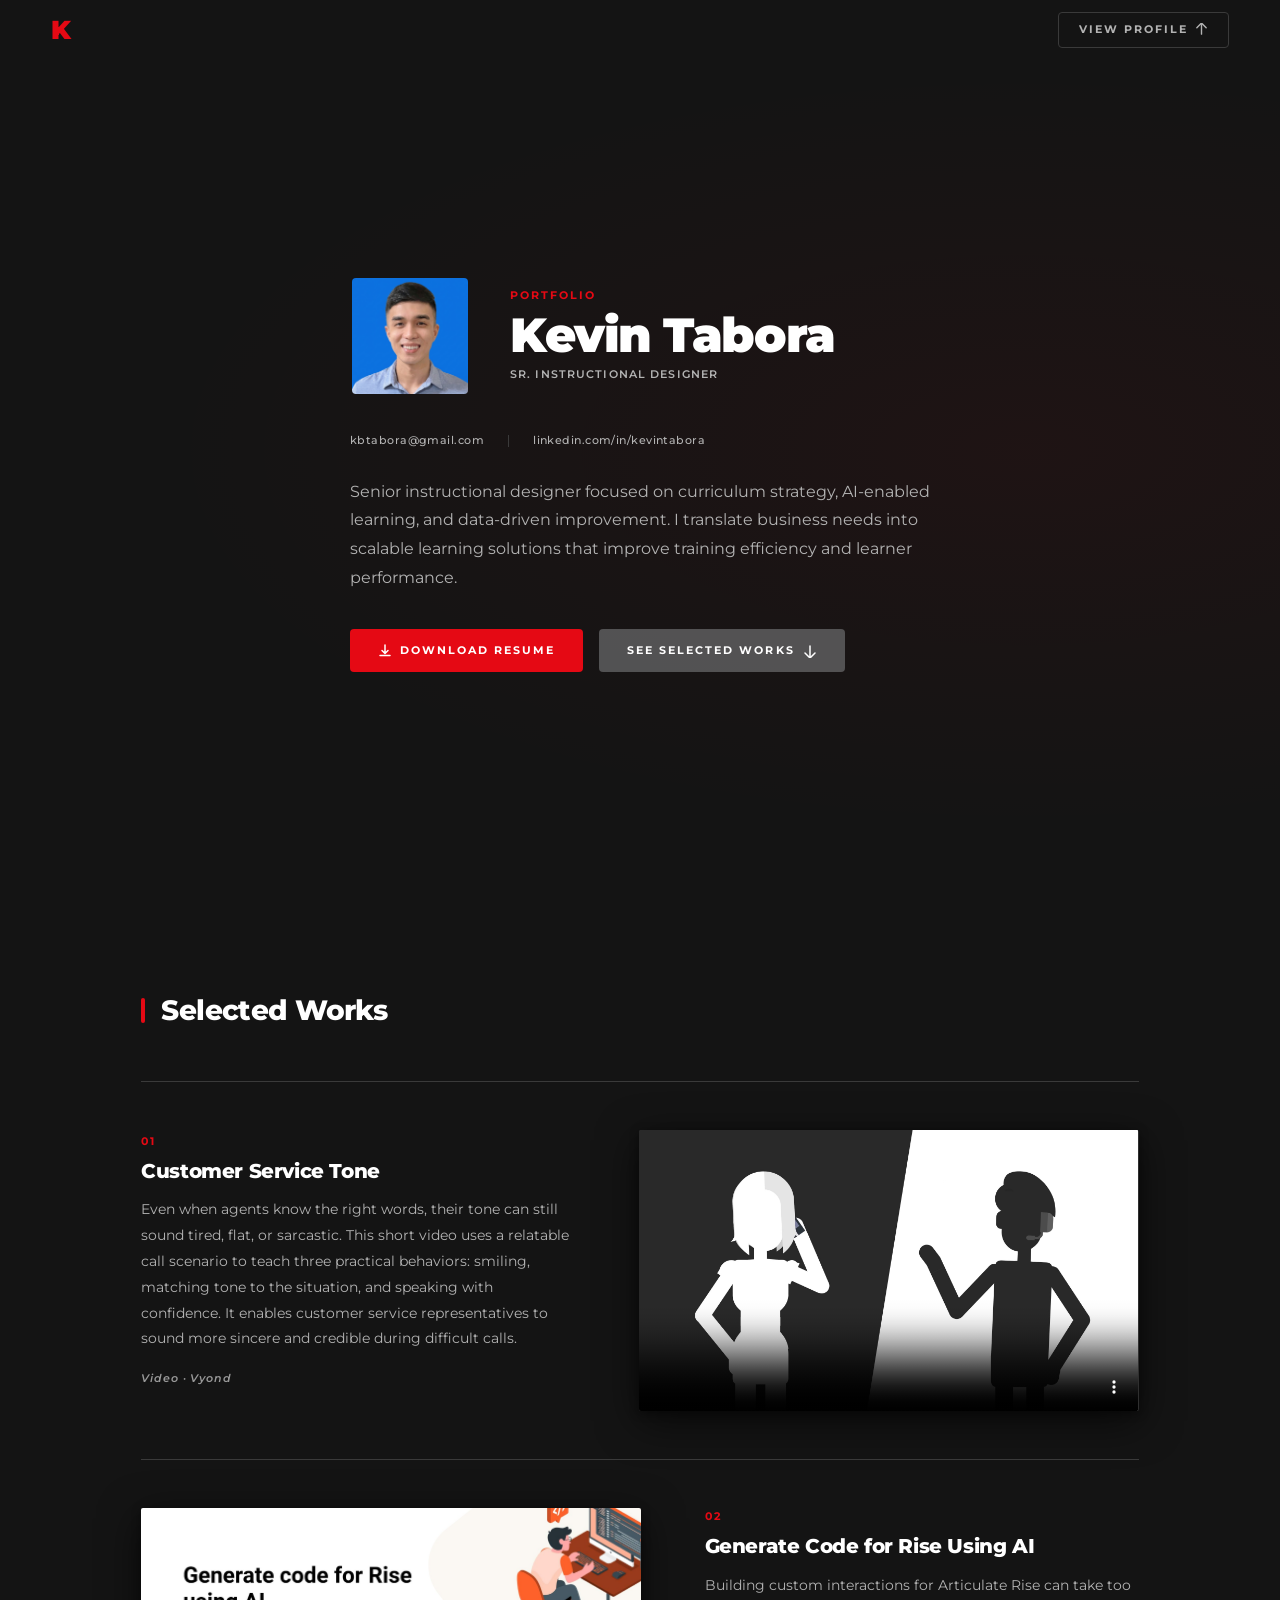
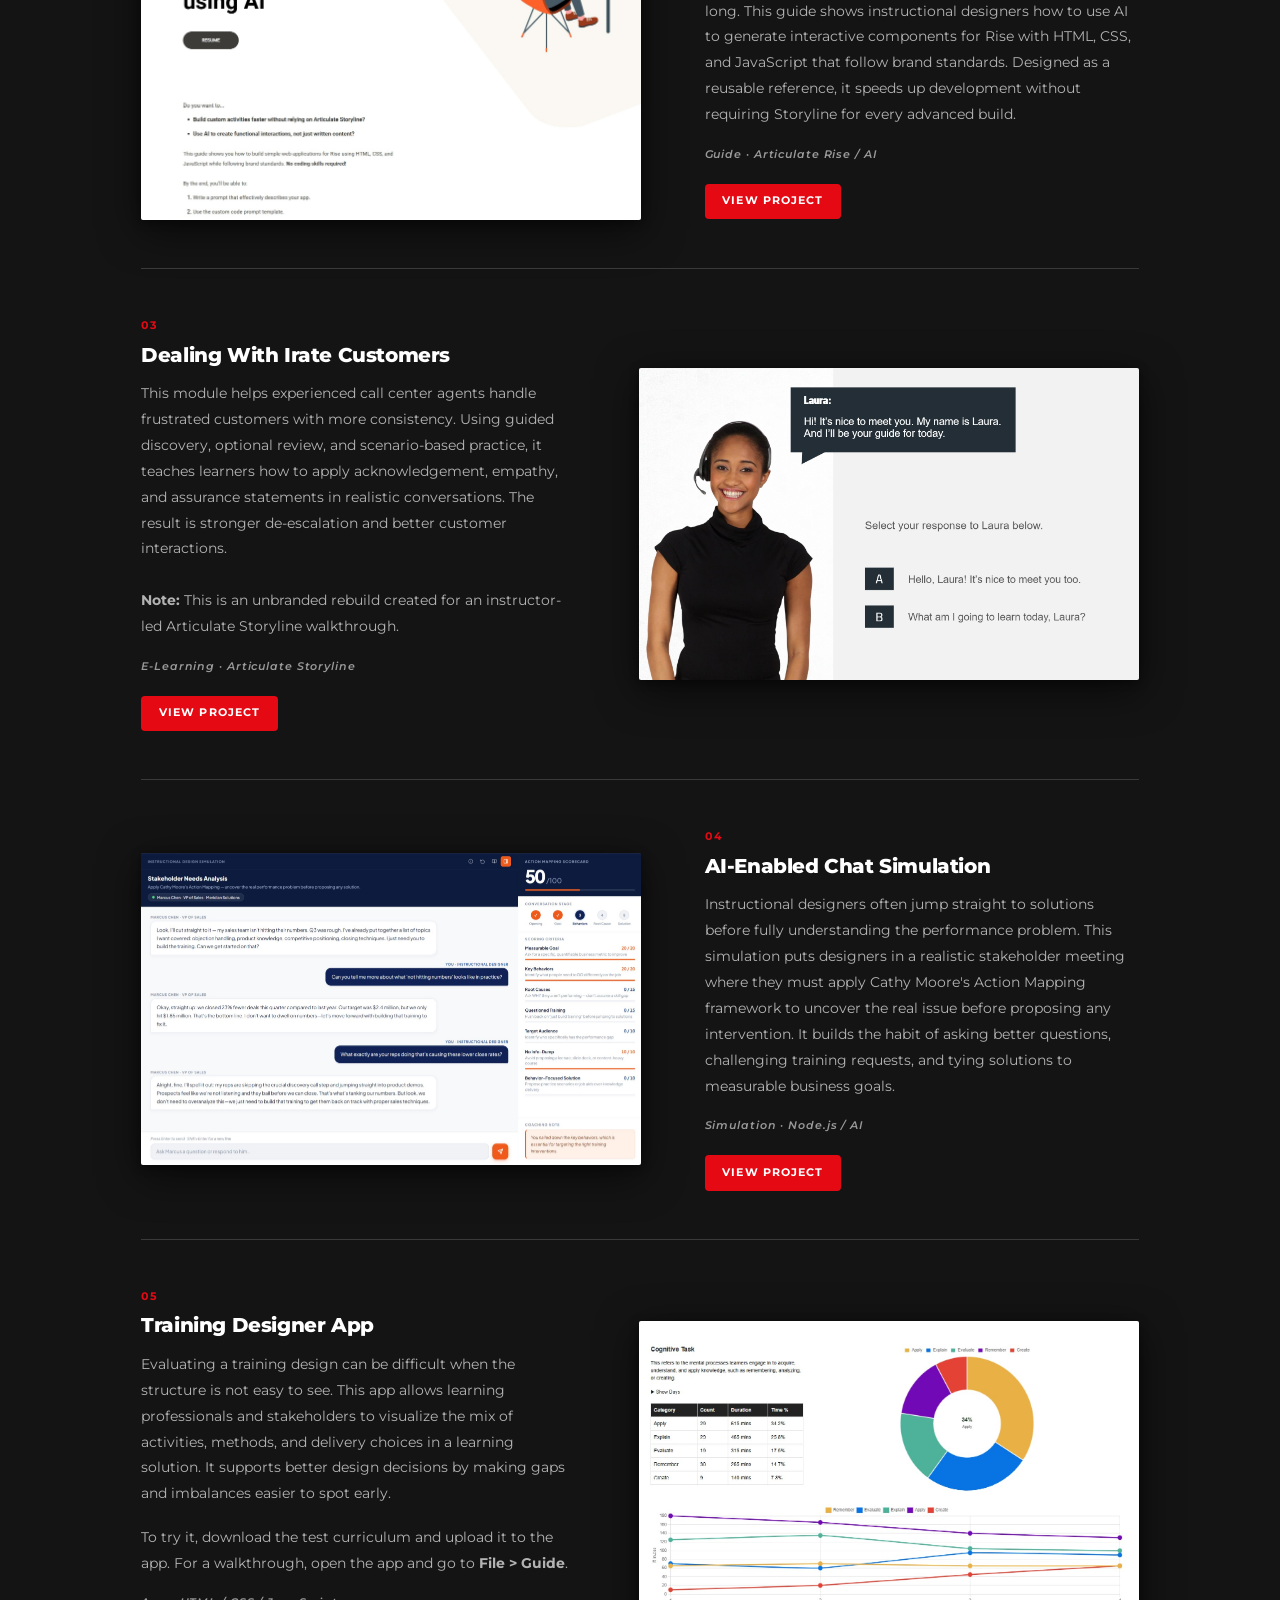
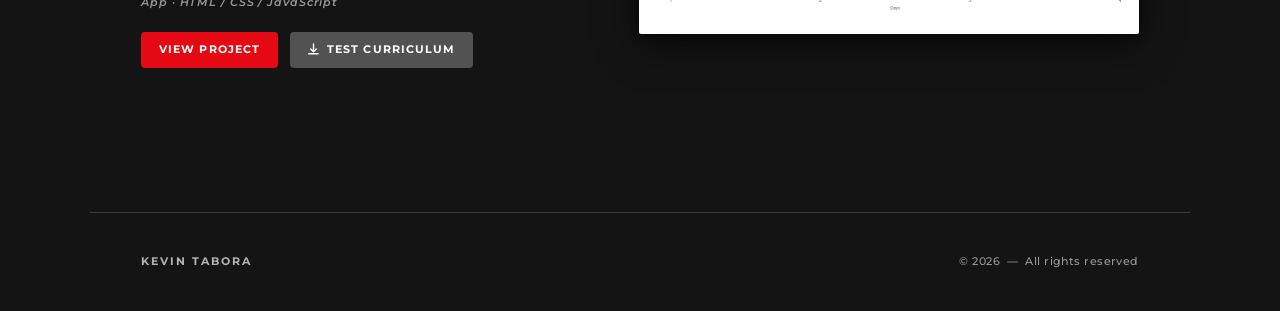
==== netflix/index.html @ 53e2f413 "changed logo and headshot references" ====
<!DOCTYPE html>
<html lang="en">
<head>
  <meta charset="UTF-8" />
  <meta name="viewport" content="width=device-width, initial-scale=1.0" />
  <title>Kevin Tabora</title>
  <link rel="icon" type="image/svg+xml" href="assets/icon.png" />
  <!-- Montserrat: closest free approximation to Netflix Sans -->
  <link rel="preconnect" href="https://fonts.googleapis.com" />
  <link rel="preconnect" href="https://fonts.gstatic.com" crossorigin />
  <link href="https://fonts.googleapis.com/css2?family=Montserrat:wght@400;500;600;700;800;900&display=swap" rel="stylesheet" />
  <link rel="stylesheet" href="style.css" />
</head>
<body>

  <!-- ═══ EMAIL COPIED TOAST ═══ -->
  <div id="email-toast">
    <svg class="toast-icon" viewBox="0 0 14 14" fill="none">
      <path d="M2 7l3.5 3.5L12 3" stroke="currentColor" stroke-width="1.8" stroke-linecap="round" stroke-linejoin="round"/>
    </svg>
    Email Copied
  </div>

  <!-- ═══ GLOBAL NAV ═══ -->
  <nav class="nf-nav" id="nf-nav">
    <span class="nf-logo" onclick="document.getElementById('profile').scrollIntoView({behavior:'smooth'})">K</span>
    <div class="nav-right" id="nav-right-group">
      <img class="nav-headshot" src="assets/Headshot.png" alt="Kevin Tabora" />
      <a class="nav-btn ghost" href="#" onclick="event.preventDefault();document.getElementById('profile').scrollIntoView({behavior:'smooth'})" id="nav-works-btn">
        <span>View Profile</span>
        <svg width="13" height="13" viewBox="0 0 14 14" fill="none">
          <path d="M7 12V2M2 5l5-5 5 5" stroke="currentColor" stroke-width="1.5" stroke-linecap="round" stroke-linejoin="round"/>
        </svg>
      </a>
    </div>
  </nav>

  <!-- ═══════════════════════════════
       SECTION 1: PROFILE
  ════════════════════════════════ -->
  <section id="profile">
    <div class="profile-inner">

      <div class="header-top">
        <div class="headshot-wrap">
          <img src="assets/Headshot.png" alt="Kevin Tabora" />
        </div>
        <div class="header-name-block">
          <p class="label">Portfolio</p>
          <h1>Kevin Tabora</h1>
          <p class="subtitle">Sr. Instructional Designer</p>
        </div>
      </div>

      <div class="contact-row">
        <a href="#" id="email-copy-btn" onclick="copyEmail(event)">kbtabora@gmail.com</a>
        <div class="contact-sep"></div>
        <a href="https://linkedin.com/in/kevintabora" target="_blank" rel="noopener">linkedin.com/in/kevintabora</a>
      </div>

      <p class="bio">
        Senior instructional designer focused on curriculum strategy, AI-enabled learning, and data-driven improvement. I translate business needs into scalable learning solutions that improve training efficiency and learner performance.
      </p>

      <div class="btn-row">
        <a class="cta-download" href="../assets/Resume.pdf" download>
          <svg width="14" height="14" viewBox="0 0 14 14" fill="none">
            <path d="M7 1v8M4 6.5l3 3 3-3M2 11.5h10" stroke="currentColor" stroke-width="1.5" stroke-linecap="round" stroke-linejoin="round"/>
          </svg>
          <span>Download Resume</span>
        </a>
        <a class="cta-works" href="#" onclick="event.preventDefault();document.getElementById('works').scrollIntoView({behavior:'smooth'})">
          <span>See Selected Works</span>
          <svg width="14" height="14" viewBox="0 0 14 14" fill="none">
            <path d="M7 2v10M2 9l5 5 5-5" stroke="currentColor" stroke-width="1.5" stroke-linecap="round" stroke-linejoin="round"/>
          </svg>
        </a>
      </div>

    </div>
  </section>

  <!-- ═══════════════════════════════
       SECTION 2: SELECTED WORKS
  ════════════════════════════════ -->
  <section id="works">
    <div class="projects-wrap">

      <div class="section-heading" data-observe>
        <h2>Selected Works</h2>
      </div>

      <!-- Project 1 — Video -->
      <div class="project" data-observe>
        <div class="project-copy">
          <p class="project-index">01</p>
          <h2 class="project-title">Customer Service Tone</h2>
          <p class="project-desc">
            Even when agents know the right words, their tone can still sound tired, flat, or sarcastic. This short video uses a relatable call scenario to teach three practical behaviors: smiling, matching tone to the situation, and speaking with confidence. It enables customer service representatives to sound more sincere and credible during difficult calls.
          </p>
          <p class="project-tag">Video &middot; Vyond</p>
        </div>
        <div class="project-media">
          <video id="tone-video" class="media-video" controls preload="none" poster="../assets/Tone.png">
            <source src="../assets/Tone.mp4" type="video/mp4" />
            Your browser does not support the video tag.
          </video>
        </div>
      </div>

      <!-- Project 2 — Rise Code Block -->
      <div class="project flip" data-observe>
        <div class="project-copy">
          <p class="project-index">02</p>
          <h2 class="project-title">Generate Code for Rise Using AI</h2>
          <p class="project-desc">
            Building custom interactions for Articulate Rise can take too long. This guide shows instructional designers how to use AI to generate interactive components for Rise with HTML, CSS, and JavaScript that follow brand standards. Designed as a reusable reference, it speeds up development without requiring Storyline for every advanced build.
          </p>
          <p class="project-tag">Guide &middot; Articulate Rise / AI</p>
          <a class="proj-link" href="https://risecodeblock.s3.ap-southeast-1.amazonaws.com/index.html#/" target="_blank" rel="noopener">
            View Project
          </a>
        </div>
        <div class="project-media">
          <img class="screenshot-img" src="../assets/Code.jpg" alt="Generate Code for Rise Using AI" />
        </div>
      </div>

      <!-- Project 3 — Storyline -->
      <div class="project" data-observe>
        <div class="project-copy">
          <p class="project-index">03</p>
          <h2 class="project-title">Dealing With Irate Customers</h2>
          <p class="project-desc">
            This module helps experienced call center agents handle frustrated customers with more consistency. Using guided discovery, optional review, and scenario-based practice, it teaches learners how to apply acknowledgement, empathy, and assurance statements in realistic conversations. The result is stronger de-escalation and better customer interactions.
            <br><br><strong>Note:</strong> This is an unbranded rebuild created for an instructor-led Articulate Storyline walkthrough.
          </p>
          <p class="project-tag">E-Learning &middot; Articulate Storyline</p>
          <a class="proj-link" href="https://acknowledgeempathizeassure.s3.ap-southeast-1.amazonaws.com/story.html" target="_blank" rel="noopener">
            View Project
          </a>
        </div>
        <div class="project-media">
          <img class="screenshot-img" src="../assets/AEA.jpg" alt="Acknowledge, Empathize and Assure" />
        </div>
      </div>

      <!-- Project 4 — AI-Enabled Chat Simulation -->
      <div class="project flip" data-observe>
        <div class="project-copy">
          <p class="project-index">04</p>
          <h2 class="project-title">AI-Enabled Chat Simulation</h2>
          <p class="project-desc">
            Instructional designers often jump straight to solutions before fully understanding the performance problem. This simulation puts designers in a realistic stakeholder meeting where they must apply Cathy Moore's Action Mapping framework to uncover the real issue before proposing any intervention. It builds the habit of asking better questions, challenging training requests, and tying solutions to measurable business goals.
          </p>
          <p class="project-tag">Simulation &middot; Node.js / AI</p>
          <a class="proj-link" href="https://kevlovesdev.github.io/id-simulation/" target="_blank" rel="noopener">
            View Project
          </a>
        </div>
        <div class="project-media">
          <img class="screenshot-img" src="../assets/Chat.jpg" alt="AI-Enabled Chat Simulation" />
        </div>
      </div>

      <!-- Project 5 — Training Designer App -->
      <div class="project" data-observe>
        <div class="project-copy">
          <p class="project-index">05</p>
          <h2 class="project-title">Training Designer App</h2>
          <p class="project-desc">
           Evaluating a training design can be difficult when the structure is not easy to see. This app allows learning professionals and stakeholders to visualize the mix of activities, methods, and delivery choices in a learning solution. It supports better design decisions by making gaps and imbalances easier to spot early.
          </p>
          <p class="project-desc">
           To try it, download the test curriculum and upload it to the app. For a walkthrough, open the app and go to <strong>File > Guide</strong>.
          </p>
          <p class="project-tag">App &middot; HTML / CSS / JavaScript</p>
          <div class="proj-btn-row">
            <a class="proj-link" href="https://trainingdesignerapp.s3.ap-southeast-1.amazonaws.com/index.html" target="_blank" rel="noopener">
              View Project
            </a>
            <a class="proj-link proj-link-ghost" href="../assets/Communicate_Pro__Essential_Conversations__20260314_1410Z.xlsx" download>
              <svg width="13" height="13" viewBox="0 0 14 14" fill="none">
                <path d="M7 1v8M4 6.5l3 3 3-3M2 11.5h10" stroke="currentColor" stroke-width="1.5" stroke-linecap="round" stroke-linejoin="round"/>
              </svg>
              <span>Test Curriculum</span>
            </a>
          </div>
        </div>
        <div class="project-media">
          <img class="screenshot-img" src="../assets/Designer.jpg" alt="Training Designer App" />
        </div>
      </div>

    </div>

    <footer>
      <span class="footer-name">Kevin Tabora</span>
      <span class="footer-copy">&copy; 2026 &nbsp;&mdash;&nbsp; All rights reserved</span>
    </footer>
  </section>

  <script src="app.js"></script>
</body>
</html>
---- netflix/style.css ----
*, *::before, *::after { box-sizing: border-box; margin: 0; padding: 0; }

:root {
  --nf-red:       #E50914;
  --nf-red-dark:  #B20710;
  --nf-black:     #141414;
  --nf-surface:   #1F1F1F;
  --nf-card:      #2F2F2F;
  --nf-white:     #FFFFFF;
  --nf-gray:      #999999;
  --nf-gray-lt:   #B3B3B3;
  --nf-rule:      #3A3A3A;

  --font: 'Montserrat', 'Helvetica Neue', Arial, sans-serif;
  --tracking-wide: 0.1em;
  --tracking-wider: 0.18em;
  --fs-xs:   0.7rem;
  --fs-sm:   0.875rem;
  --fs-base: 1rem;
  --fs-lg:   1.25rem;
  --fs-xl:   1.75rem;
  --fs-2xl:  3rem;
}

html { scroll-behavior: smooth; }

body {
  font-family: var(--font);
  background: var(--nf-black);
  color: var(--nf-white);
  font-size: var(--fs-base);
  line-height: 1.6;
  -webkit-font-smoothing: antialiased;
  overflow-x: hidden;
}

/* ═══════════════════════════════
   SHARED NAV BAR
════════════════════════════════ */
.nf-nav {
  position: fixed;
  top: 0;
  left: 0;
  right: 0;
  z-index: 200;
  height: 60px;
  display: flex;
  align-items: center;
  justify-content: space-between;
  padding: 0 4%;
  background: transparent;
  transition: background 0.3s ease;
}
.nf-nav.scrolled {
  background: rgba(20,20,20,0.98);
}

.nf-logo {
  font-size: 1.6rem;
  font-weight: 900;
  letter-spacing: -0.02em;
  color: var(--nf-red);
  text-decoration: none;
  text-transform: uppercase;
  line-height: 1;
  cursor: pointer;
  opacity: 0;
  pointer-events: none;
  transform: translateY(-8px);
  transition: opacity 0.4s ease, transform 0.4s ease;
}
.nf-logo.nav-visible {
  opacity: 1;
  pointer-events: auto;
  transform: translateY(0);
}

.nav-btn {
  display: inline-flex;
  align-items: center;
  gap: 0.4rem;
  font-family: var(--font);
  font-size: var(--fs-xs);
  font-weight: 700;
  letter-spacing: var(--tracking-wider);
  text-transform: uppercase;
  text-decoration: none;
  cursor: pointer;
  border: none;
  padding: 0.5rem 1.25rem;
  position: relative;
  overflow: hidden;
  transition: color 0.3s ease;
  border-radius: 4px;
}
.nav-btn.ghost {
  background: transparent;
  color: var(--nf-gray-lt);
  border: 1.5px solid var(--nf-rule);
}
.nav-btn.ghost::before {
  content: '';
  position: absolute;
  inset: 0;
  background: rgba(255,255,255,0.07);
  transform: translateX(-101%);
  transition: transform 0.3s cubic-bezier(0.77,0,0.18,1);
}
.nav-btn.ghost:hover { color: var(--nf-white); border-color: rgba(255,255,255,0.4); }
.nav-btn.ghost:hover::before { transform: translateX(0); }
.nav-btn span, .nav-btn svg { position: relative; z-index: 1; }

/* Nav right group — hidden by default, animates in on works section */
.nav-right {
  display: flex;
  align-items: center;
  gap: 0.75rem;
  opacity: 0;
  pointer-events: none;
  transform: translateY(-8px);
  transition: opacity 0.4s ease, transform 0.4s ease;
}
.nav-right.nav-visible {
  opacity: 1;
  pointer-events: auto;
  transform: translateY(0);
}
.nav-headshot {
  width: 32px;
  height: 32px;
  border-radius: 4px;
  object-fit: cover;
  flex-shrink: 0;
  pointer-events: none;
  display: none;
}

/* ═══════════════════════════════
   SECTION 1 — PROFILE HERO
════════════════════════════════ */
#profile {
  min-height: 100vh;
  display: flex;
  flex-direction: column;
  justify-content: center;
  background: var(--nf-black);
  position: relative;
  overflow: hidden;
}

#profile::after {
  content: '';
  position: absolute;
  inset: 0;
  background:
    radial-gradient(ellipse at 80% 50%, rgba(229,9,20,0.05) 0%, transparent 60%),
    linear-gradient(to right, rgba(20,20,20,0.6) 0%, transparent 60%);
  pointer-events: none;
}

.profile-inner {
  max-width: 1100px;
  margin: 0 auto;
  padding: 8rem 4% 5rem;
  position: relative;
  z-index: 1;
  animation: fadeUp 0.9s ease both;
}

.header-top {
  display: flex;
  align-items: center;
  gap: 2.5rem;
  margin-bottom: 2.25rem;
}

.headshot-wrap {
  width: 120px;
  height: 120px;
  border-radius: 6px;
  overflow: hidden;
  border: 2px solid transparent;
  flex-shrink: 0;
  position: relative;
  transition: border-color 0.3s ease;
}
.headshot-wrap:hover {
  border-color: rgba(255,255,255,0.85);
}
.headshot-wrap img {
  width: 100%;
  height: 100%;
  object-fit: cover;
  display: block;
  transition: transform 0.5s ease;
}
.headshot-wrap:hover img { transform: scale(1.06); }

.header-name-block { display: flex; flex-direction: column; gap: 0.35rem; }

.label {
  font-size: var(--fs-xs);
  font-weight: 700;
  letter-spacing: var(--tracking-wider);
  text-transform: uppercase;
  color: var(--nf-red);
}

h1 {
  font-size: clamp(2.4rem, 5vw, var(--fs-2xl));
  font-weight: 900;
  letter-spacing: -0.03em;
  line-height: 1.0;
  color: var(--nf-white);
}

.subtitle {
  font-size: var(--fs-xs);
  font-weight: 600;
  letter-spacing: var(--tracking-wide);
  text-transform: uppercase;
  color: var(--nf-gray-lt);
  margin-top: 0.1rem;
}

.contact-row {
  display: flex;
  align-items: center;
  gap: 1.5rem;
  margin-bottom: 1.75rem;
  flex-wrap: wrap;
}
.contact-row a {
  font-size: var(--fs-xs);
  font-weight: 500;
  letter-spacing: 0.04em;
  color: var(--nf-gray-lt);
  text-decoration: none;
  transition: color 0.2s;
}
.contact-row a:hover { color: var(--nf-white); }
.contact-sep {
  width: 1px;
  height: 12px;
  background: var(--nf-rule);
  flex-shrink: 0;
}

.bio {
  font-size: var(--fs-base);
  font-weight: 400;
  color: var(--nf-gray-lt);
  max-width: 580px;
  line-height: 1.8;
  margin-bottom: 2.25rem;
}

.btn-row {
  display: flex;
  align-items: center;
  gap: 1rem;
  flex-wrap: wrap;
}

.cta-download {
  display: inline-flex;
  align-items: center;
  gap: 0.5rem;
  font-family: var(--font);
  font-size: var(--fs-xs);
  font-weight: 700;
  letter-spacing: var(--tracking-wider);
  text-transform: uppercase;
  text-decoration: none;
  color: var(--nf-white);
  background: var(--nf-red);
  border: none;
  padding: 0.8rem 1.75rem;
  position: relative;
  overflow: hidden;
  cursor: pointer;
  transition: background 0.25s ease;
  border-radius: 4px;
}
.cta-download:hover { background: var(--nf-red-dark); }
.cta-download span, .cta-download svg { position: relative; z-index: 1; }

.cta-works {
  display: inline-flex;
  align-items: center;
  gap: 0.5rem;
  font-family: var(--font);
  font-size: var(--fs-xs);
  font-weight: 700;
  letter-spacing: var(--tracking-wider);
  text-transform: uppercase;
  text-decoration: none;
  color: var(--nf-white);
  background: rgba(109,109,110,0.7);
  border: none;
  padding: 0.8rem 1.75rem;
  cursor: pointer;
  transition: background 0.25s ease;
  border-radius: 4px;
}
.cta-works:hover { background: rgba(109,109,110,1); }

/* ═══════════════════════════════
   SECTION 2 — SELECTED WORKS
════════════════════════════════ */
#works {
  background: var(--nf-black);
}

.projects-wrap {
  max-width: 1100px;
  margin: 0 auto;
  padding: 5.5rem 4% 6rem;
}

.section-heading {
  margin-bottom: 3rem;
  opacity: 0;
  transform: translateY(20px);
  transition: opacity 0.7s ease, transform 0.7s ease;
}
.section-heading.visible { opacity: 1; transform: translateY(0); }
.section-heading h2 {
  font-size: var(--fs-xl);
  font-weight: 800;
  letter-spacing: -0.02em;
  color: var(--nf-white);
  display: inline-flex;
  align-items: center;
  gap: 1rem;
}
.section-heading h2::before {
  content: '';
  display: inline-block;
  width: 4px;
  height: 1.6rem;
  background: var(--nf-red);
  border-radius: 2px;
  flex-shrink: 0;
}

/* ═══════════════════════════════
   PROJECT CARDS — Netflix Stack
════════════════════════════════ */
.project {
  display: grid;
  grid-template-columns: 1fr 1.15fr;
  gap: 4rem;
  align-items: center;
  padding: 3rem 0;
  border-top: 1px solid var(--nf-rule);
  opacity: 0;
  transform: translateY(28px);
  transition: opacity 0.7s ease, transform 0.7s ease;
}
.project.visible { opacity: 1; transform: translateY(0); }
.project.flip { grid-template-columns: 1.15fr 1fr; }
.project.flip .project-media { order: -1; }

.project-index {
  font-size: var(--fs-xs);
  font-weight: 700;
  letter-spacing: var(--tracking-wider);
  text-transform: uppercase;
  color: var(--nf-red);
  margin-bottom: 0.5rem;
}
.project-title {
  font-size: var(--fs-lg);
  font-weight: 800;
  letter-spacing: -0.02em;
  line-height: 1.2;
  margin-bottom: 0.9rem;
  color: var(--nf-white);
}
.project-desc {
  font-size: var(--fs-sm);
  color: var(--nf-gray-lt);
  line-height: 1.85;
  margin-bottom: 1.1rem;
}
.project-tag {
  font-size: 0.7rem;
  font-weight: 600;
  letter-spacing: 0.08em;
  color: var(--nf-gray);
  font-style: italic;
  margin-bottom: 1.25rem;
}

.proj-link {
  display: inline-flex;
  align-items: center;
  gap: 0.4rem;
  font-size: var(--fs-xs);
  font-weight: 700;
  letter-spacing: var(--tracking-wide);
  text-transform: uppercase;
  text-decoration: none;
  color: var(--nf-white);
  background: var(--nf-red);
  padding: 0.55rem 1.1rem;
  transition: background 0.2s ease;
  border-radius: 4px;
  position: relative;
  overflow: hidden;
}
.proj-link:hover { background: var(--nf-red-dark); }
.proj-link .arrow { display: inline-block; transition: transform 0.25s ease; }
.proj-link:hover .arrow { transform: translate(3px, -2px); }

.proj-link-ghost {
  background: rgba(109,109,110,0.7);
  color: var(--nf-white);
  border: none;
  transition: background 0.25s ease;
}
.proj-link-ghost::before { display: none; }
.proj-link-ghost:hover { background: rgba(109,109,110,1); border-color: transparent; color: var(--nf-white); }
.proj-link-ghost span, .proj-link-ghost svg { position: relative; z-index: 1; }

.proj-btn-row {
  display: flex;
  align-items: center;
  gap: 0.75rem;
  flex-wrap: wrap;
}

.proj-hint {
  margin-top: 0.85rem;
  font-size: 0.72rem;
  color: var(--nf-gray);
  line-height: 1.7;
}

.project-media {
  position: relative;
  background: var(--nf-card);
  overflow: hidden;
  border-radius: 2px;
  box-shadow: 0 10px 40px rgba(0,0,0,0.6), 0 2px 10px rgba(0,0,0,0.4);
  transition: box-shadow 0.4s ease, transform 0.4s ease;
}
.project-media::before {
  content: '';
  position: absolute;
  top: 0; left: 0; right: 0;
  height: 3px;
  background: var(--nf-red);
  transform: scaleX(0);
  transform-origin: left;
  transition: transform 0.4s cubic-bezier(0.77,0,0.18,1);
  z-index: 10;
}
.project-media:hover::before { transform: scaleX(1); }
.project-media:hover {
  box-shadow: 0 20px 60px rgba(0,0,0,0.7), 0 4px 20px rgba(0,0,0,0.5);
  transform: translateY(-4px);
}

.media-video {
  width: 100%;
  height: auto;
  display: block;
  transition: transform 0.5s ease;
}
.project-media:hover .media-video { transform: scale(1.03); }

.screenshot-img {
  width: 100%;
  aspect-ratio: 16/10;
  object-fit: cover;
  display: block;
  transition: transform 0.5s ease;
}
.project-media:hover .screenshot-img { transform: scale(1.03); }

/* ═══════════════════════════════
   FOOTER
════════════════════════════════ */
footer {
  border-top: 1px solid var(--nf-rule);
  padding: 2.5rem 4%;
  max-width: 1100px;
  margin: 0 auto;
  display: flex;
  align-items: center;
  justify-content: space-between;
  flex-wrap: wrap;
  gap: 1rem;
}
.footer-name {
  font-size: var(--fs-xs);
  font-weight: 700;
  letter-spacing: var(--tracking-wider);
  text-transform: uppercase;
  color: var(--nf-gray-lt);
}
.footer-copy {
  font-size: var(--fs-xs);
  font-weight: 500;
  color: var(--nf-gray);
  letter-spacing: 0.04em;
}

@keyframes fadeUp {
  from { opacity: 0; transform: translateY(24px); }
  to   { opacity: 1; transform: translateY(0); }
}

@media (max-width: 760px) {
  .profile-inner { padding: 6rem 1.5rem 4rem; }
  .projects-wrap { padding: 4.5rem 1.5rem 5rem; }
  .header-top { gap: 1.5rem; }
  .headshot-wrap { width: 90px; height: 90px; }
  h1 { font-size: 2.2rem; }
  .project, .project.flip { grid-template-columns: 1fr; gap: 2rem; }
  .project.flip .project-media { order: 0; }
  footer { padding: 2rem 1.5rem; }
}

/* ═══════════════════════════════
   EMAIL COPIED TOAST
════════════════════════════════ */
#email-toast {
  position: fixed;
  bottom: 2.5rem;
  left: 50%;
  transform: translateX(-50%) translateY(20px);
  background: var(--nf-surface);
  border: 1px solid var(--nf-rule);
  border-left: 3px solid var(--nf-red);
  color: var(--nf-white);
  font-family: var(--font);
  font-size: var(--fs-xs);
  font-weight: 600;
  letter-spacing: var(--tracking-wide);
  text-transform: uppercase;
  padding: 0.85rem 1.5rem;
  border-radius: 4px;
  display: flex;
  align-items: center;
  gap: 0.6rem;
  box-shadow: 0 8px 32px rgba(0,0,0,0.6);
  opacity: 0;
  pointer-events: none;
  transition: opacity 0.3s ease, transform 0.3s ease;
  z-index: 999;
  white-space: nowrap;
}
#email-toast.show {
  opacity: 1;
  transform: translateX(-50%) translateY(0);
}
#email-toast .toast-icon {
  width: 14px;
  height: 14px;
  color: var(--nf-red);
  flex-shrink: 0;
}
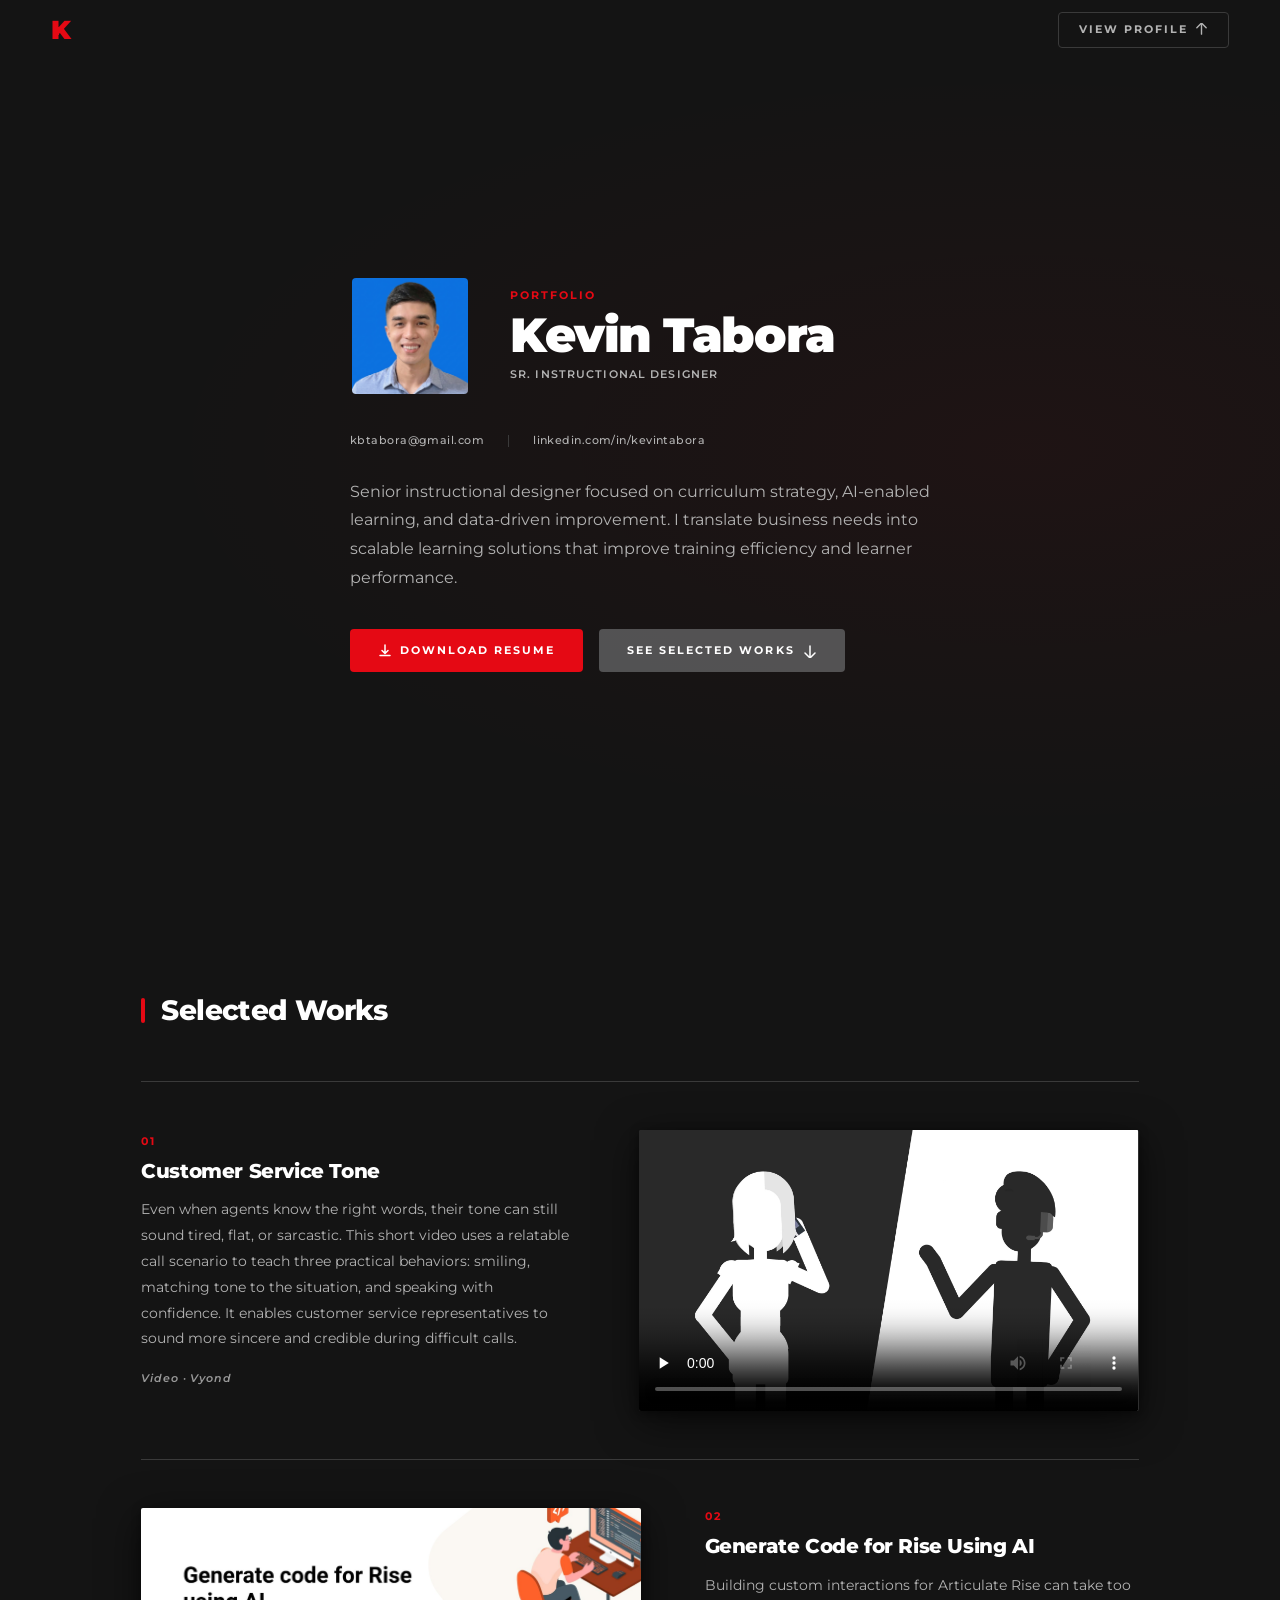
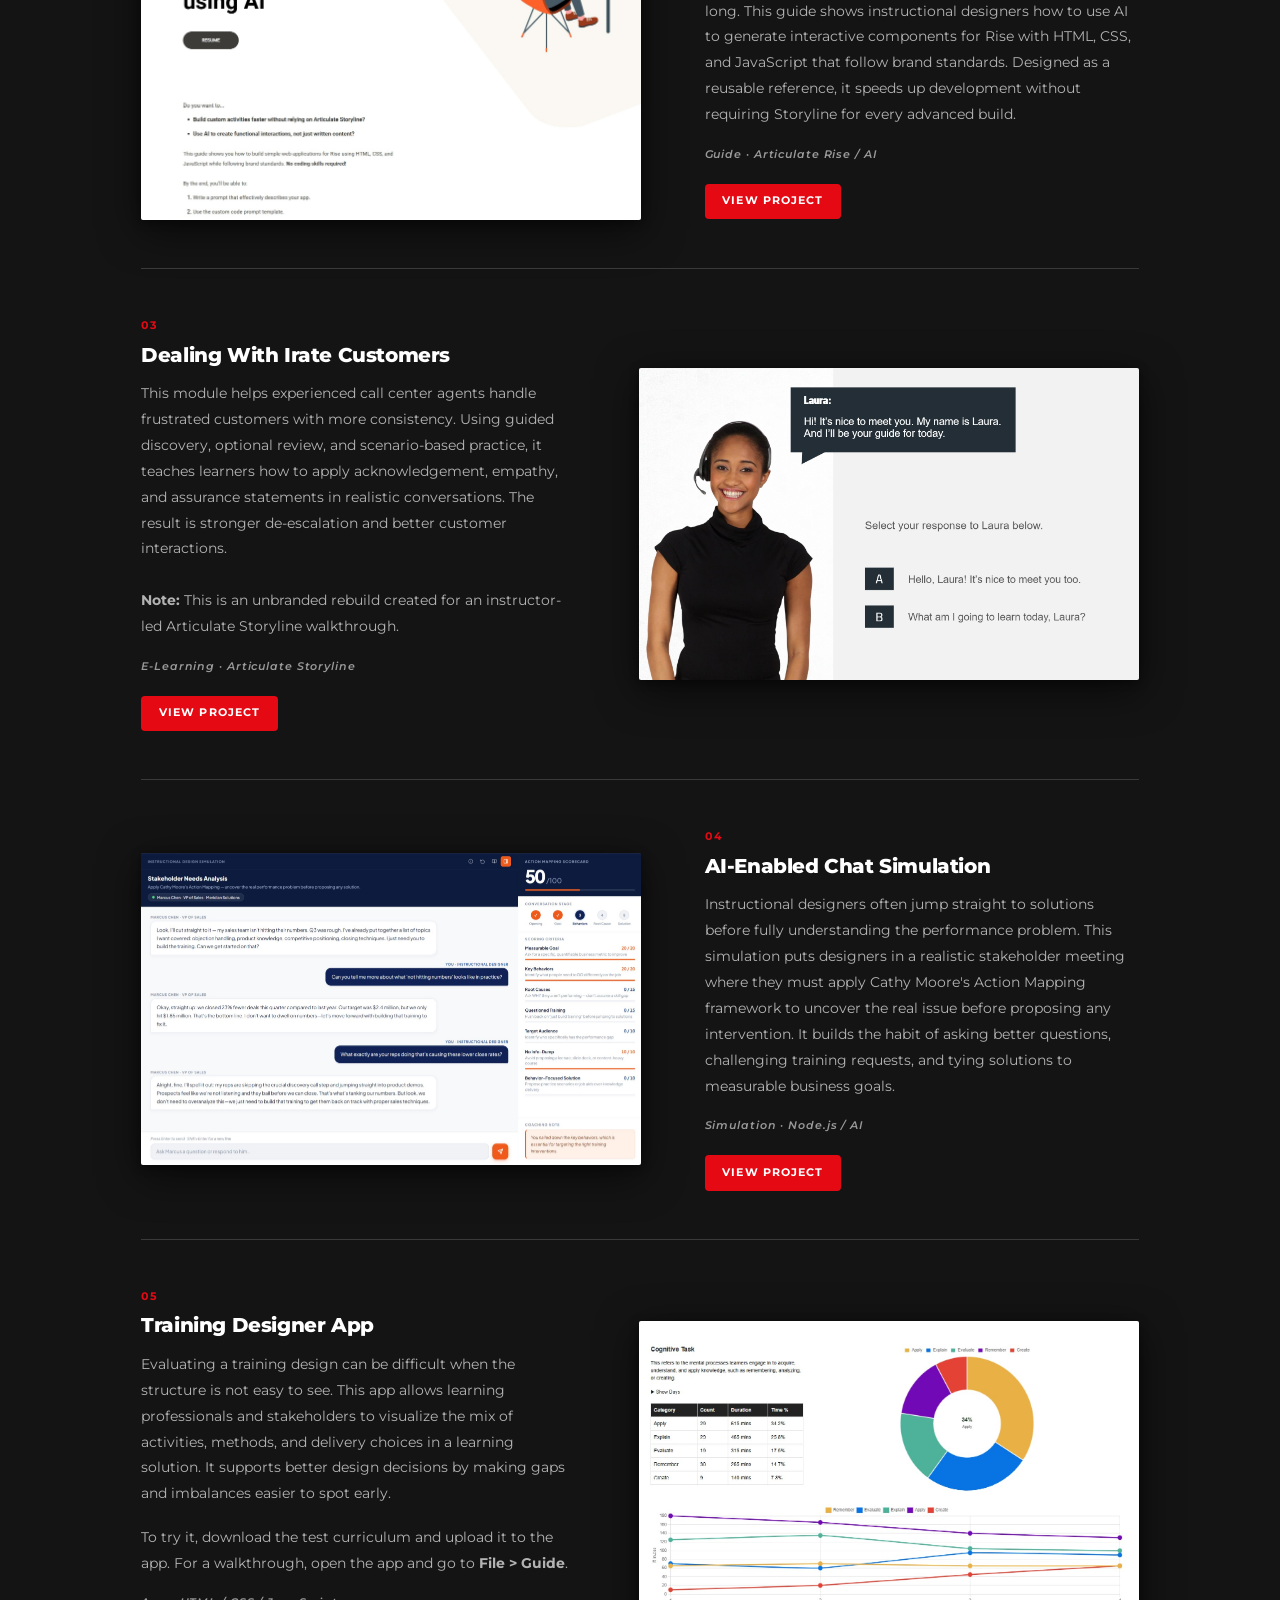
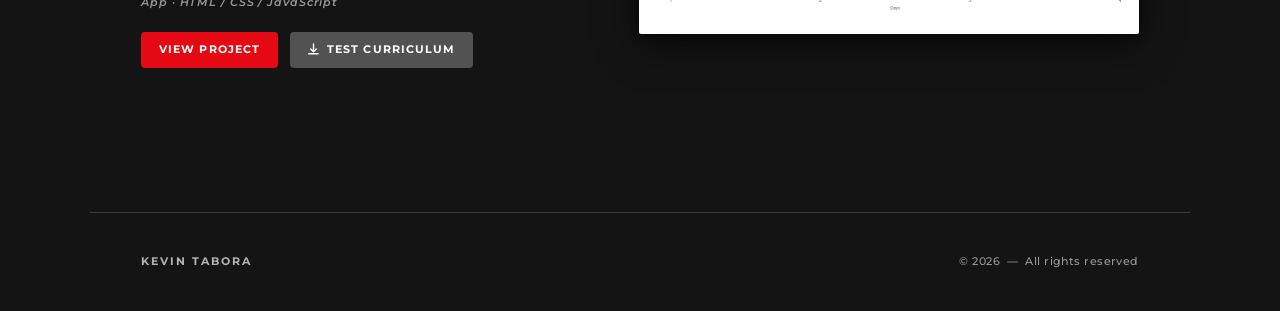
==== commit a2de78eb: "updated link to Rise code block project" ====
--- a/netflix/index.html
+++ b/netflix/index.html
@@ -117,7 +117,7 @@
             Building custom interactions for Articulate Rise can take too long. This guide shows instructional designers how to use AI to generate interactive components for Rise with HTML, CSS, and JavaScript that follow brand standards. Designed as a reusable reference, it speeds up development without requiring Storyline for every advanced build.
           </p>
           <p class="project-tag">Guide &middot; Articulate Rise / AI</p>
-          <a class="proj-link" href="https://risecodeblock.s3.ap-southeast-1.amazonaws.com/index.html#/" target="_blank" rel="noopener">
+          <a class="proj-link" href="https://kevlovesdev.github.io/risecodeblock/" target="_blank" rel="noopener">
             View Project
           </a>
         </div>
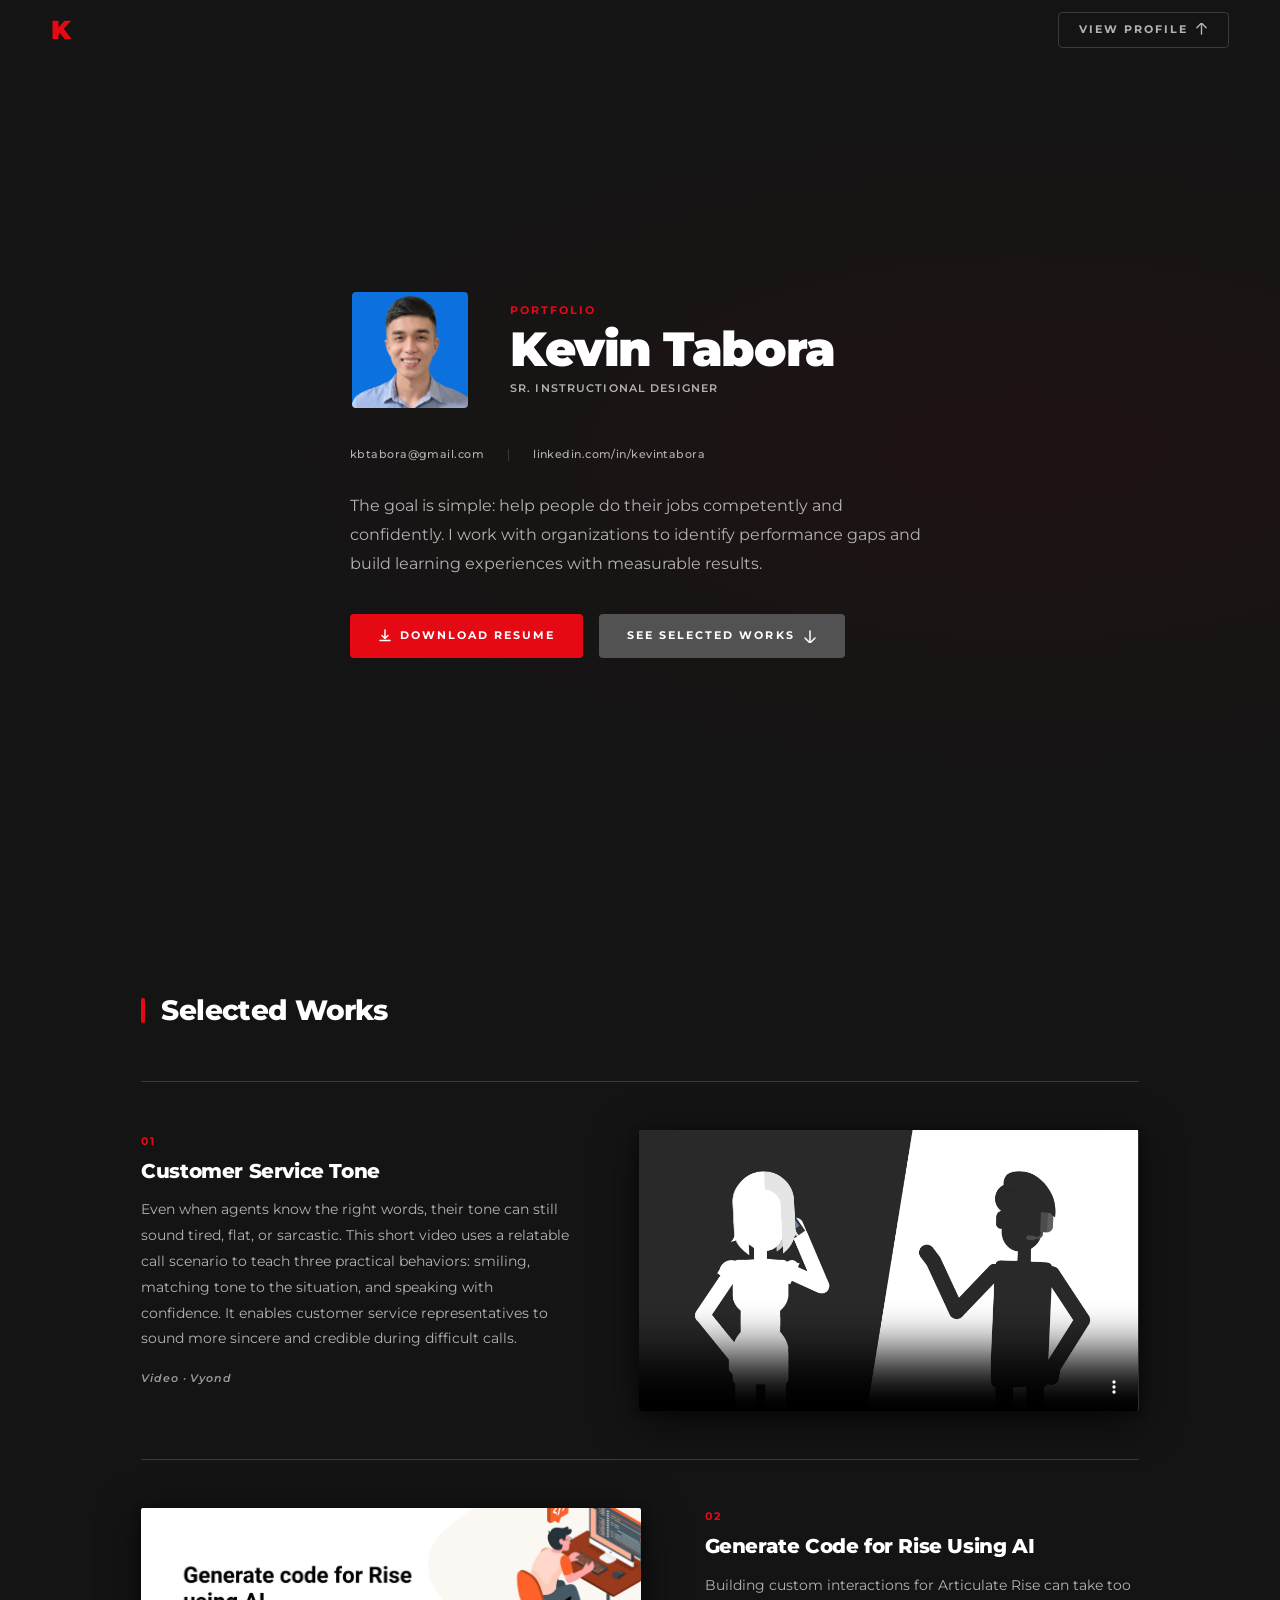
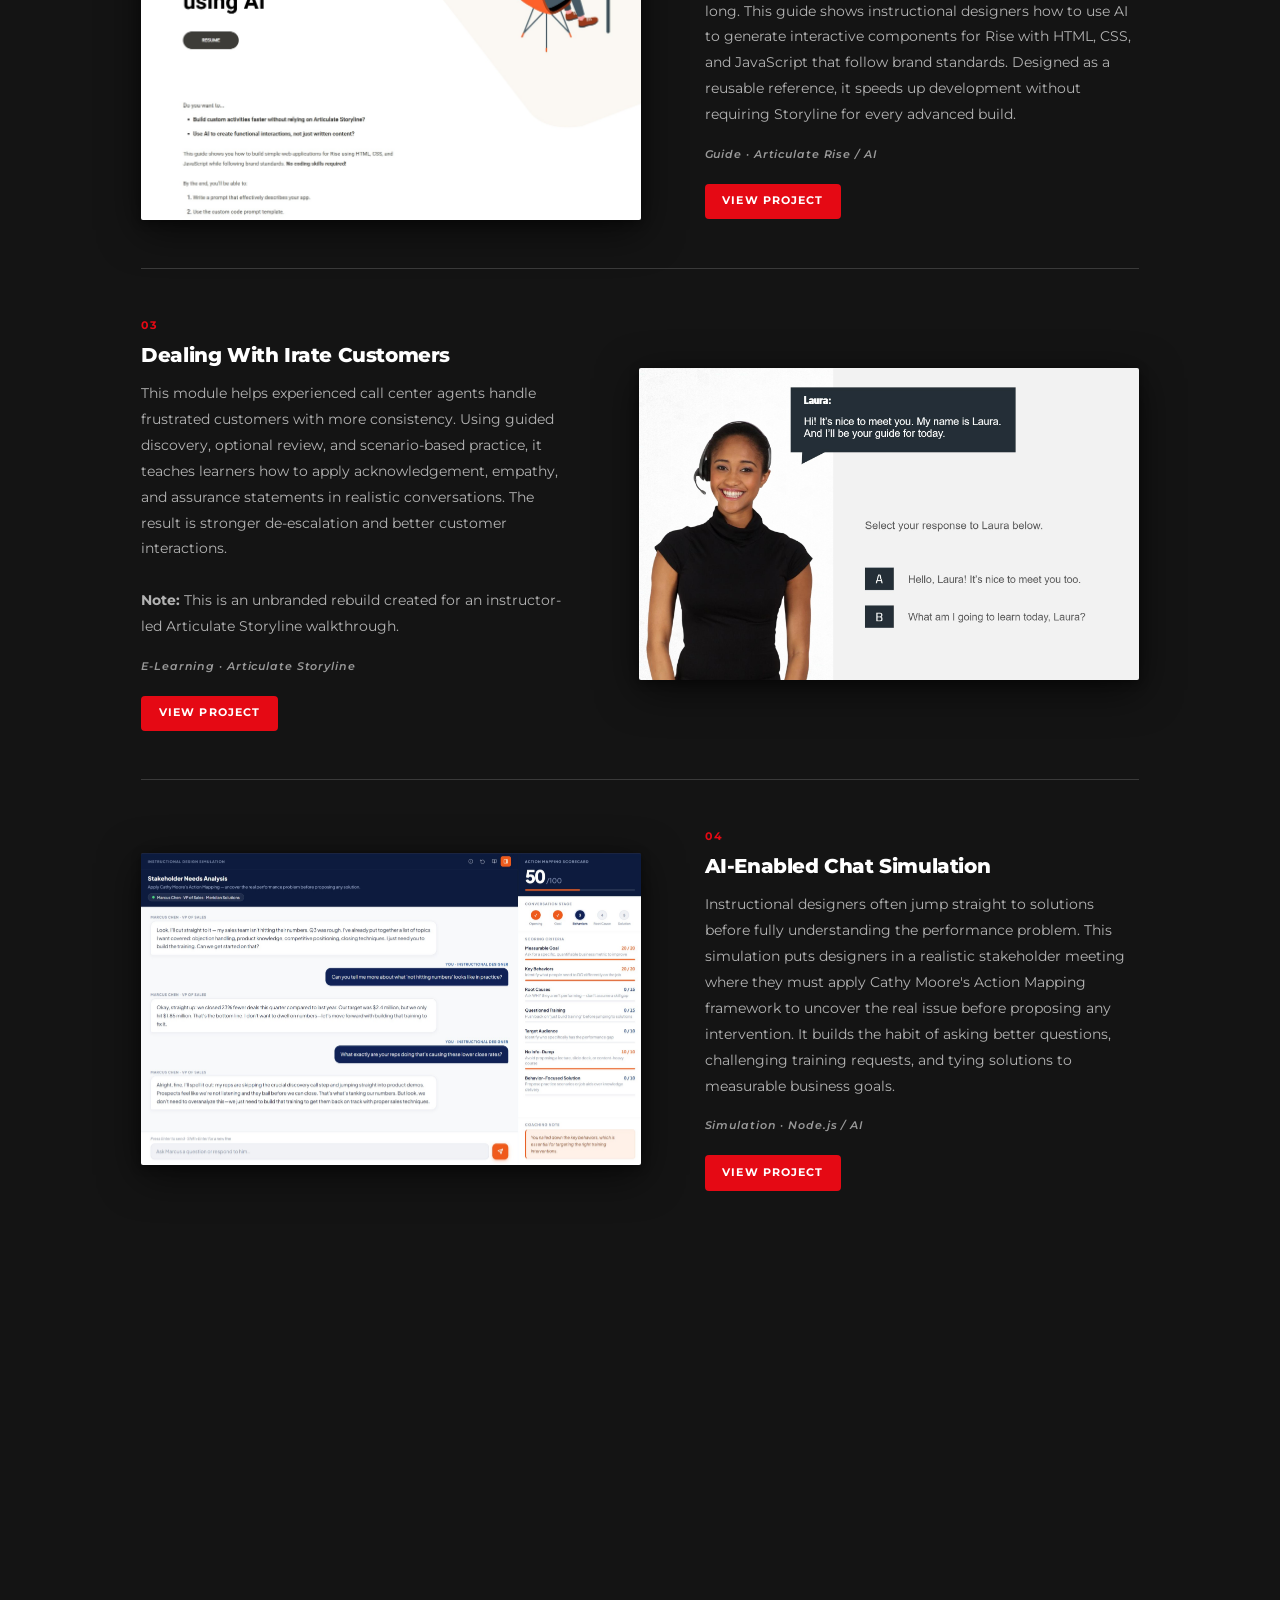
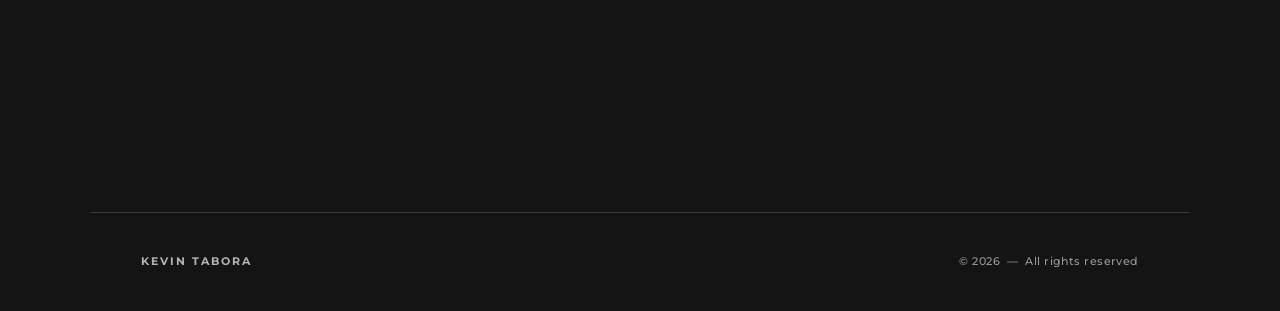
==== commit cc543ff4: "updated profile description" ====
--- a/netflix/index.html
+++ b/netflix/index.html
@@ -59,7 +59,7 @@
       </div>
 
       <p class="bio">
-        Senior instructional designer focused on curriculum strategy, AI-enabled learning, and data-driven improvement. I translate business needs into scalable learning solutions that improve training efficiency and learner performance.
+        The goal is simple: help people do their jobs competently and confidently. I work with organizations to identify performance gaps and build learning experiences with measurable results.
       </p>
 
       <div class="btn-row">
@@ -117,7 +117,7 @@
             Building custom interactions for Articulate Rise can take too long. This guide shows instructional designers how to use AI to generate interactive components for Rise with HTML, CSS, and JavaScript that follow brand standards. Designed as a reusable reference, it speeds up development without requiring Storyline for every advanced build.
           </p>
           <p class="project-tag">Guide &middot; Articulate Rise / AI</p>
-          <a class="proj-link" href="https://kevlovesdev.github.io/risecodeblock/" target="_blank" rel="noopener">
+          <a class="proj-link" href="https://kevintabora.github.io/risecodeblock/" target="_blank" rel="noopener">
             View Project
           </a>
         </div>
@@ -136,7 +136,7 @@
             <br><br><strong>Note:</strong> This is an unbranded rebuild created for an instructor-led Articulate Storyline walkthrough.
           </p>
           <p class="project-tag">E-Learning &middot; Articulate Storyline</p>
-          <a class="proj-link" href="https://acknowledgeempathizeassure.s3.ap-southeast-1.amazonaws.com/story.html" target="_blank" rel="noopener">
+          <a class="proj-link" href="https://kevintabora.github.io/iratecustomers/" target="_blank" rel="noopener">
             View Project
           </a>
         </div>
@@ -154,7 +154,7 @@
             Instructional designers often jump straight to solutions before fully understanding the performance problem. This simulation puts designers in a realistic stakeholder meeting where they must apply Cathy Moore's Action Mapping framework to uncover the real issue before proposing any intervention. It builds the habit of asking better questions, challenging training requests, and tying solutions to measurable business goals.
           </p>
           <p class="project-tag">Simulation &middot; Node.js / AI</p>
-          <a class="proj-link" href="https://kevlovesdev.github.io/id-simulation/" target="_blank" rel="noopener">
+          <a class="proj-link" href="https://kevintabora.github.io/id-simulation/" target="_blank" rel="noopener">
             View Project
           </a>
         </div>
@@ -176,7 +176,7 @@
           </p>
           <p class="project-tag">App &middot; HTML / CSS / JavaScript</p>
           <div class="proj-btn-row">
-            <a class="proj-link" href="https://trainingdesignerapp.s3.ap-southeast-1.amazonaws.com/index.html" target="_blank" rel="noopener">
+            <a class="proj-link" href="https://kevintabora.github.io/trainingdesigner/" target="_blank" rel="noopener">
               View Project
             </a>
             <a class="proj-link proj-link-ghost" href="../assets/Communicate_Pro__Essential_Conversations__20260314_1410Z.xlsx" download>
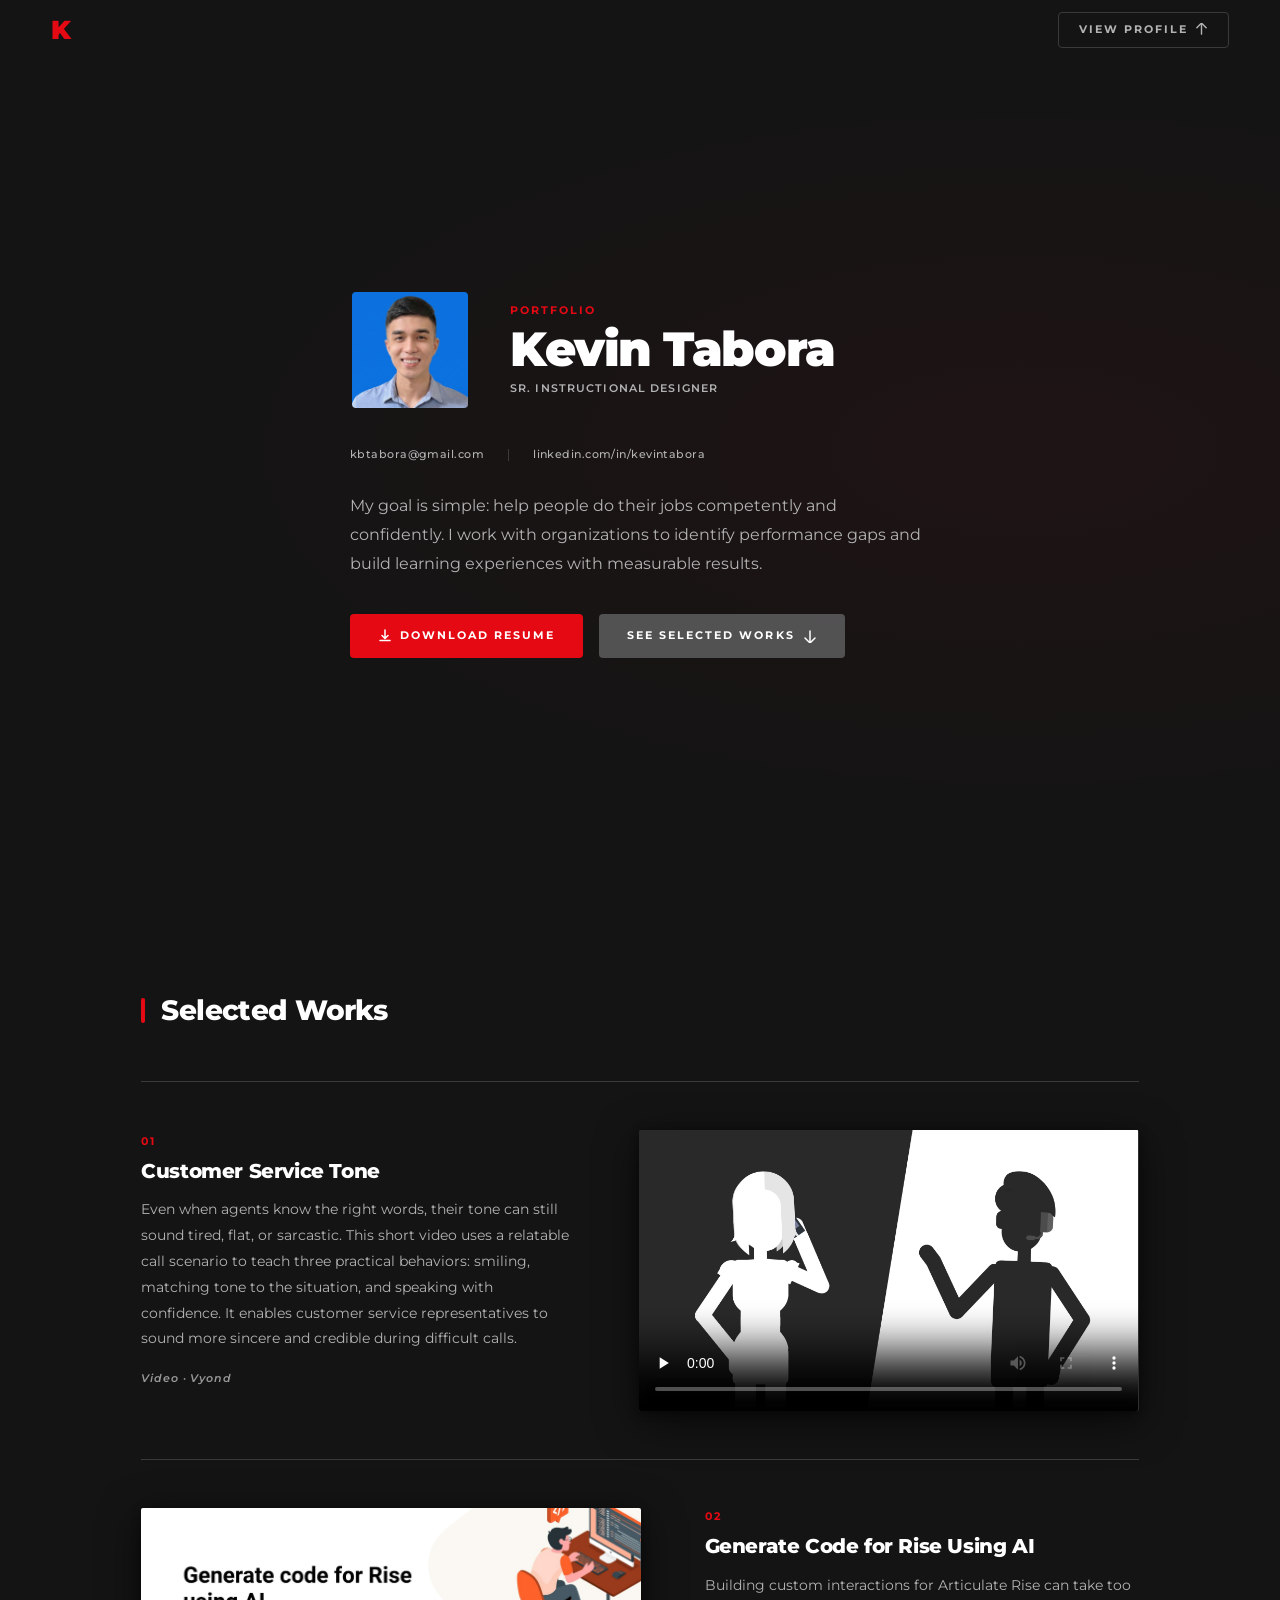
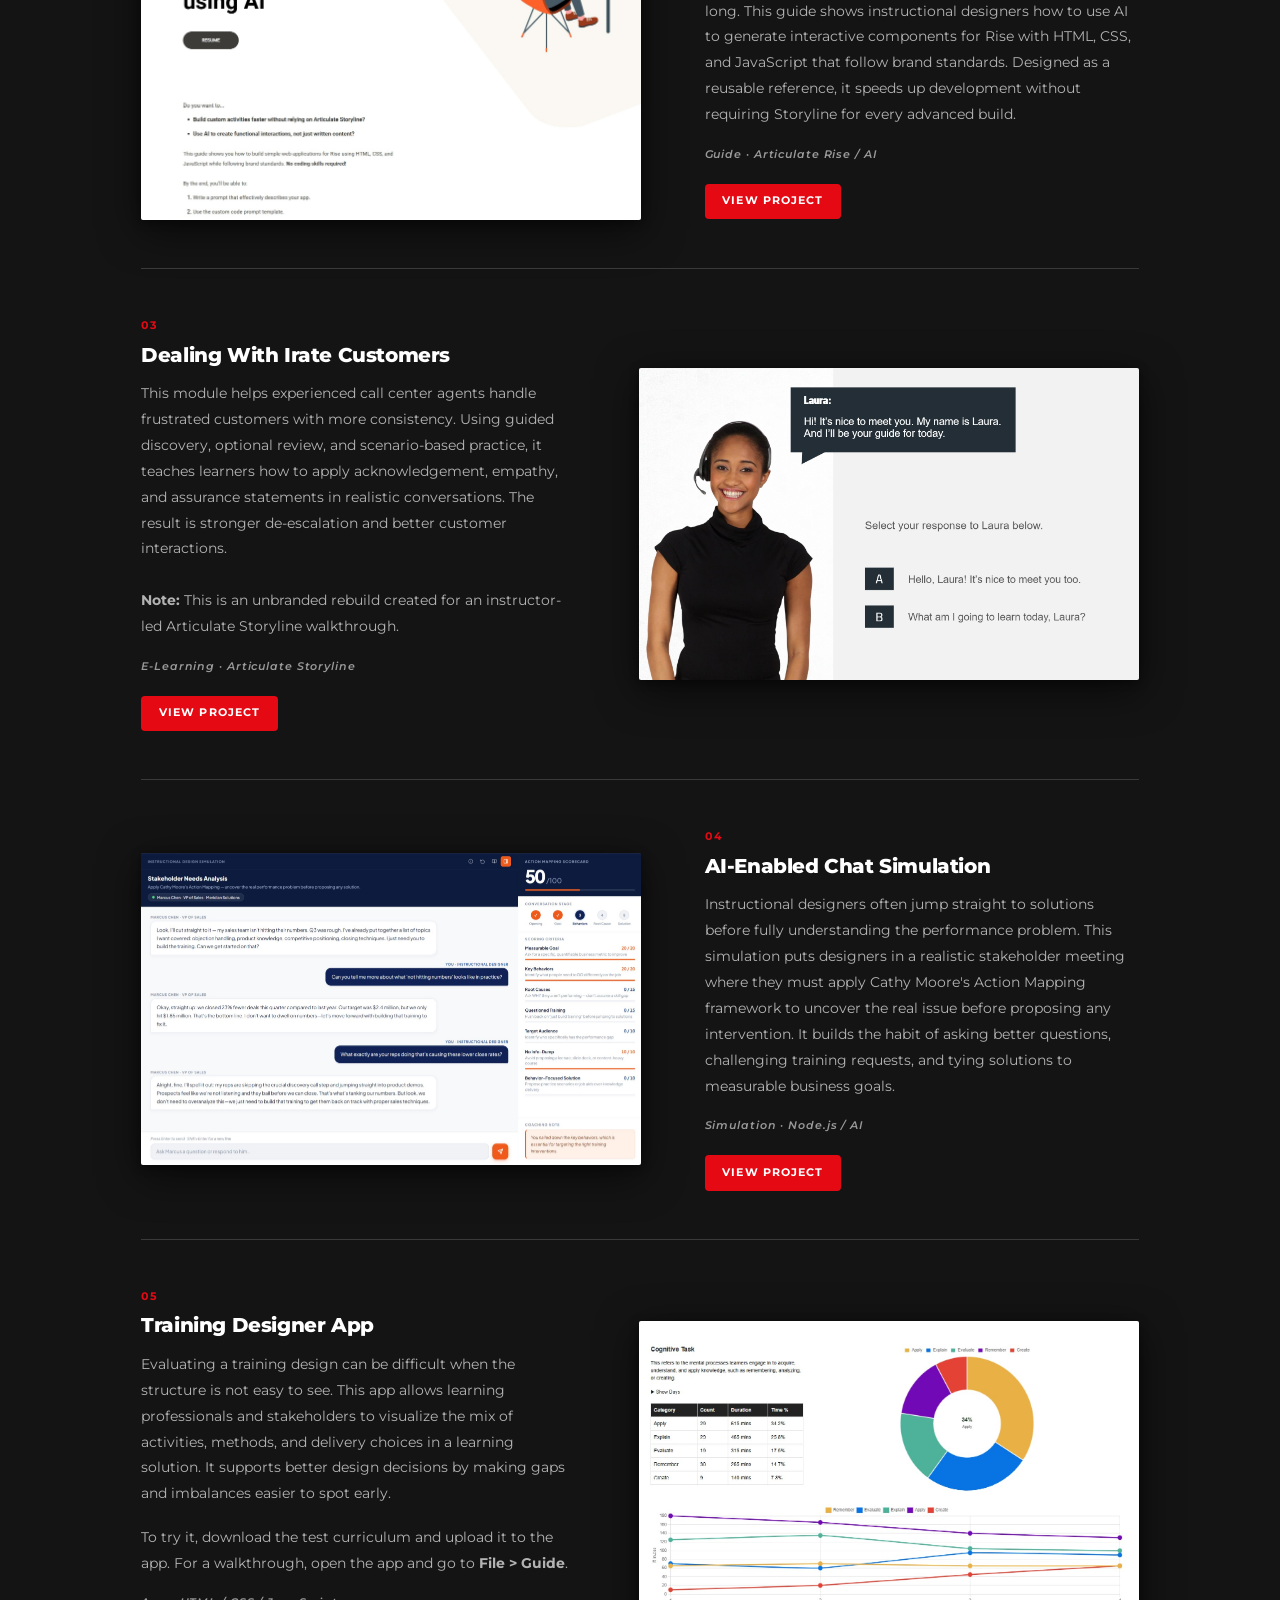
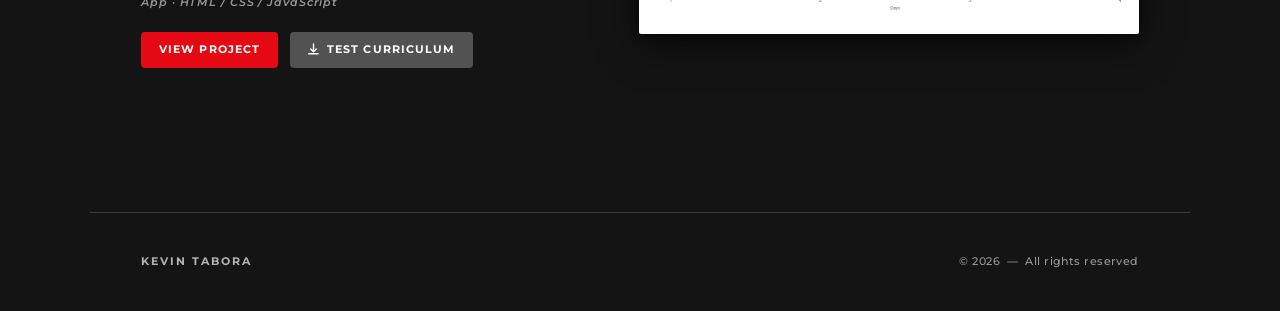
==== commit 27c62fe9: "updated profile description" ====
--- a/netflix/index.html
+++ b/netflix/index.html
@@ -59,7 +59,7 @@
       </div>
 
       <p class="bio">
-        The goal is simple: help people do their jobs competently and confidently. I work with organizations to identify performance gaps and build learning experiences with measurable results.
+        My goal is simple: help people do their jobs competently and confidently. I work with organizations to identify performance gaps and build learning experiences with measurable results.
       </p>
 
       <div class="btn-row">
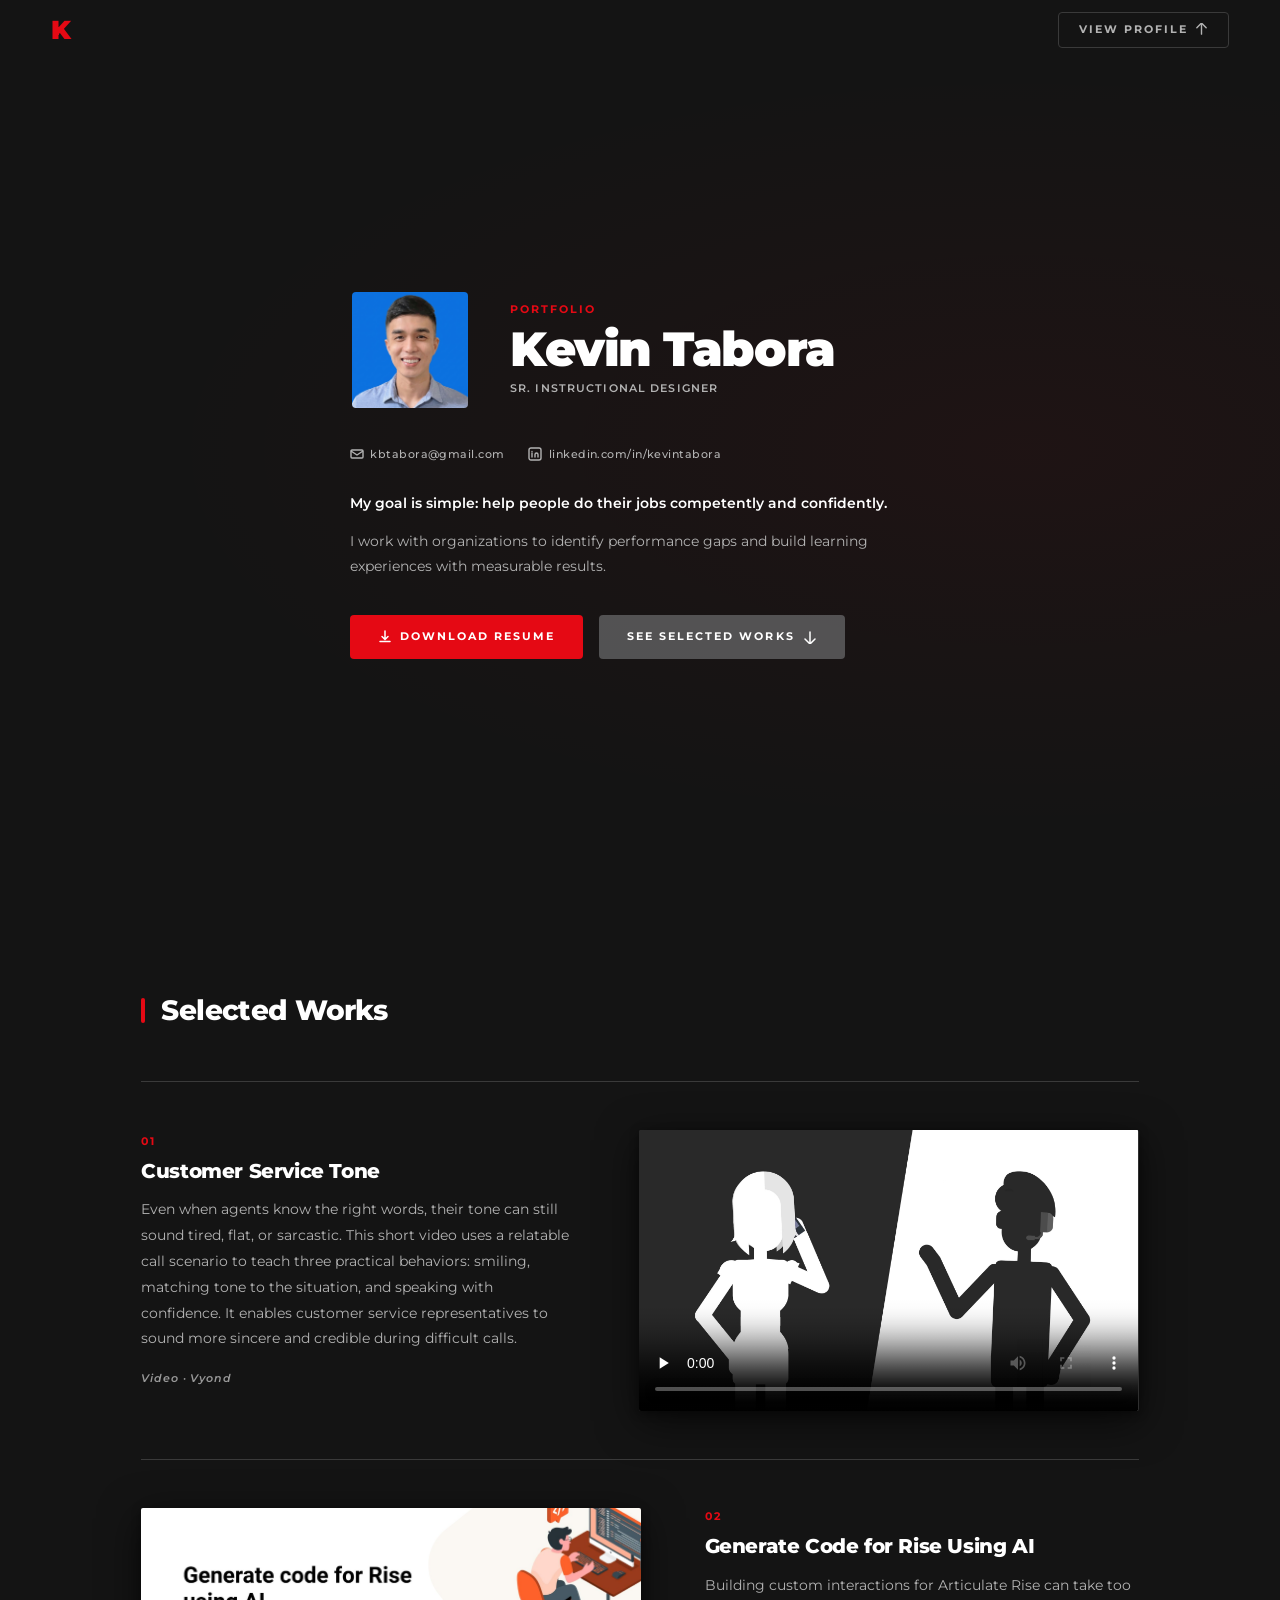
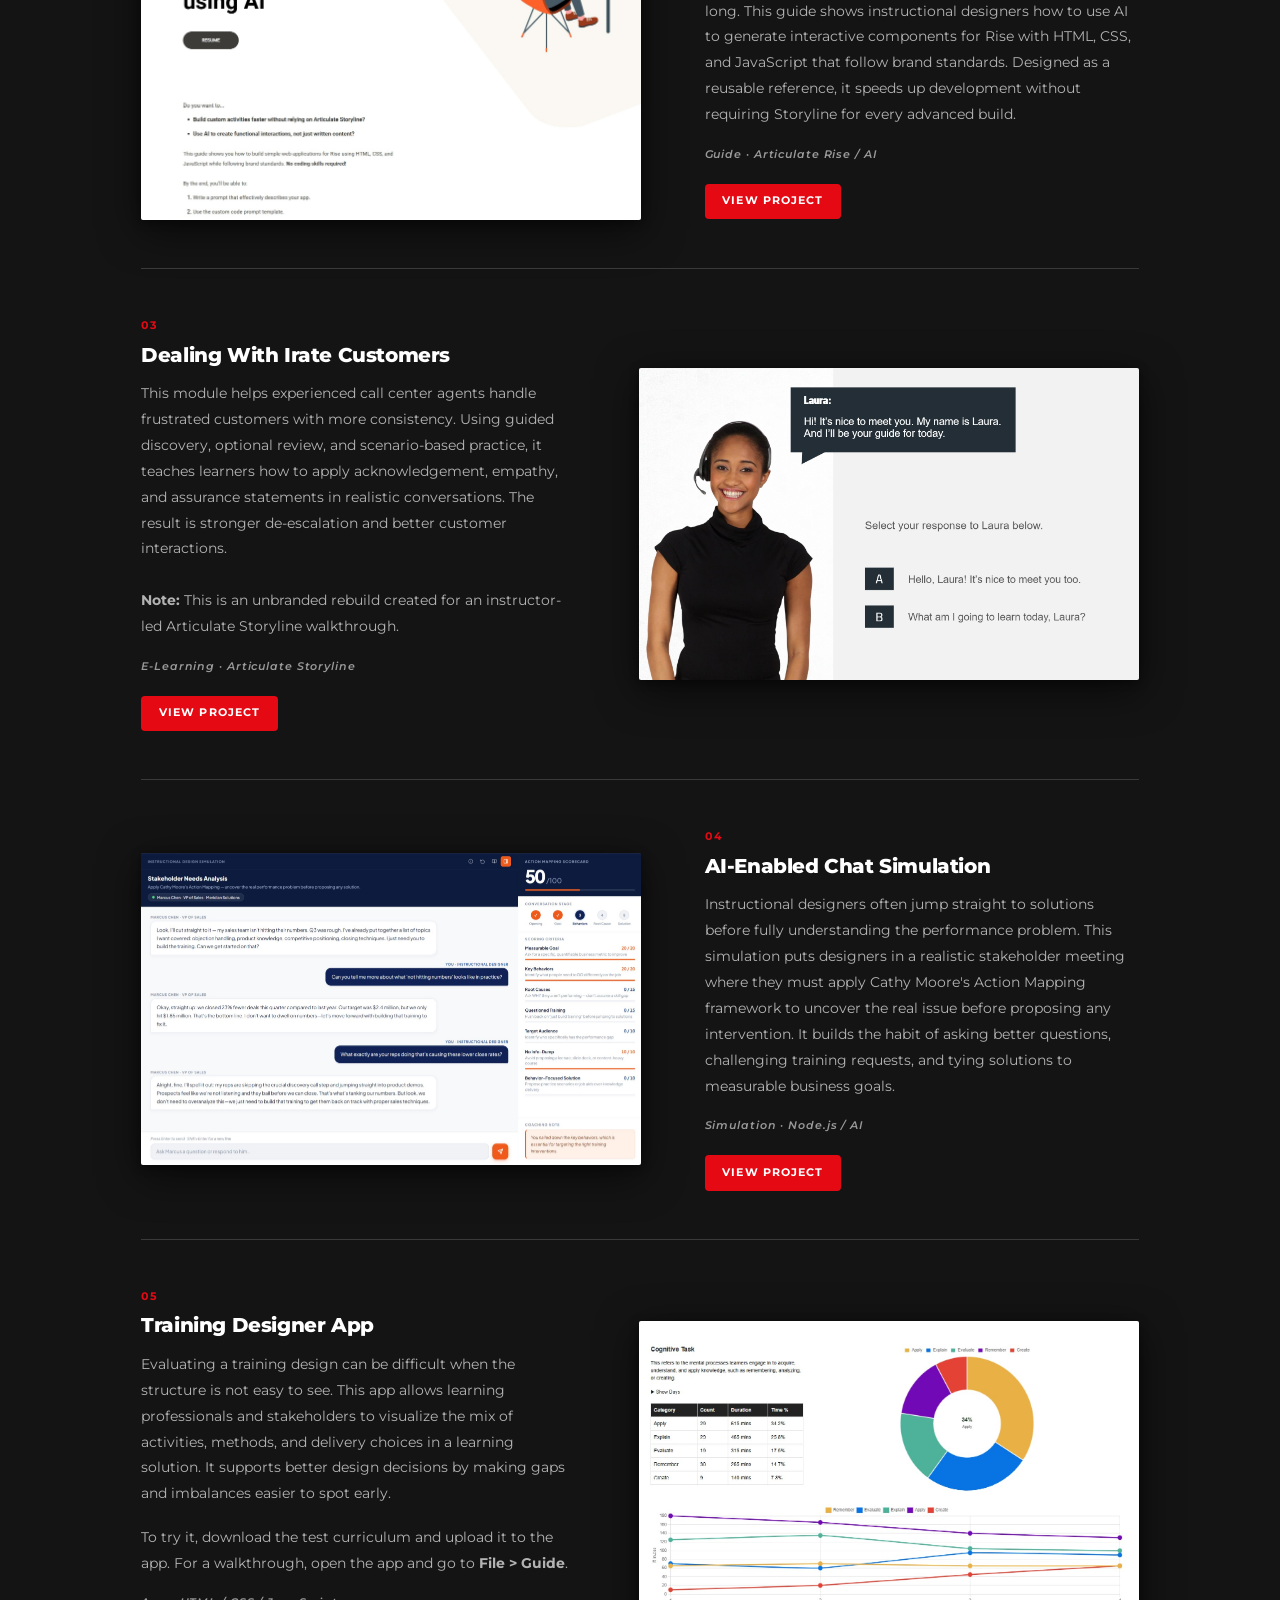
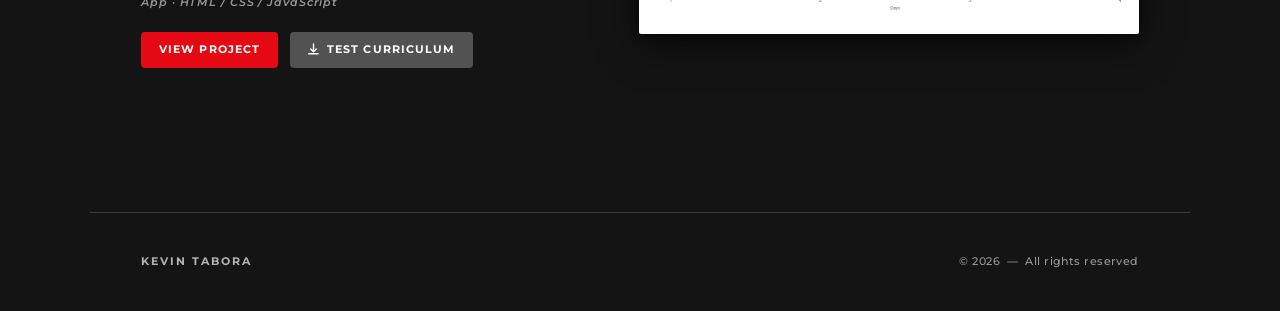
==== commit 83e6f0d2: "Updated landing page of Netflix-themed portfolio" ====
--- a/netflix/index.html
+++ b/netflix/index.html
@@ -53,14 +53,18 @@
       </div>
 
       <div class="contact-row">
-        <a href="#" id="email-copy-btn" onclick="copyEmail(event)">kbtabora@gmail.com</a>
-        <div class="contact-sep"></div>
-        <a href="https://linkedin.com/in/kevintabora" target="_blank" rel="noopener">linkedin.com/in/kevintabora</a>
-      </div>
-
-      <p class="bio">
-        My goal is simple: help people do their jobs competently and confidently. I work with organizations to identify performance gaps and build learning experiences with measurable results.
-      </p>
+        <a href="#" id="email-copy-btn" onclick="copyEmail(event)">
+          <svg width="14" height="14" viewBox="0 0 14 14" fill="none" aria-hidden="true"><rect x="1" y="3" width="12" height="8" rx="1" stroke="currentColor" stroke-width="1.4"/><path d="M1 4l6 4 6-4" stroke="currentColor" stroke-width="1.4" stroke-linejoin="round"/></svg>
+          kbtabora@gmail.com
+        </a>
+        <a href="https://linkedin.com/in/kevintabora" target="_blank" rel="noopener">
+          <svg width="14" height="14" viewBox="0 0 14 14" fill="none" aria-hidden="true"><rect x="1" y="1" width="12" height="12" rx="2" stroke="currentColor" stroke-width="1.4"/><path d="M4 6v4M4 4.5v.01" stroke="currentColor" stroke-width="1.4" stroke-linecap="round"/><path d="M7 10V7.5c0-1 .5-1.5 1.5-1.5S10 6.5 10 7.5V10" stroke="currentColor" stroke-width="1.4" stroke-linecap="round" stroke-linejoin="round"/></svg>
+          linkedin.com/in/kevintabora
+        </a>
+      </div>
+
+      <p class="bio-lead">My goal is simple: help people do their jobs competently and confidently.</p>
+      <p class="bio">I work with organizations to identify performance gaps and build learning experiences with measurable results.</p>
 
       <div class="btn-row">
         <a class="cta-download" href="../assets/Resume.pdf" download>
--- a/netflix/style.css
+++ b/netflix/style.css
@@ -231,6 +231,9 @@
   flex-wrap: wrap;
 }
 .contact-row a {
+  display: inline-flex;
+  align-items: center;
+  gap: 0.4rem;
   font-size: var(--fs-xs);
   font-weight: 500;
   letter-spacing: 0.04em;
@@ -239,15 +242,20 @@
   transition: color 0.2s;
 }
 .contact-row a:hover { color: var(--nf-white); }
-.contact-sep {
-  width: 1px;
-  height: 12px;
-  background: var(--nf-rule);
-  flex-shrink: 0;
-}
+
+.bio-lead {
+  font-size: var(--fs-sm);
+  font-weight: 600;
+  color: var(--nf-white);
+  max-width: 640px;
+  line-height: 1.8;
+  margin-bottom: 0.75rem;
+  text-wrap: pretty;
+}
+
 
 .bio {
-  font-size: var(--fs-base);
+  font-size: var(--fs-sm);
   font-weight: 400;
   color: var(--nf-gray-lt);
   max-width: 580px;
